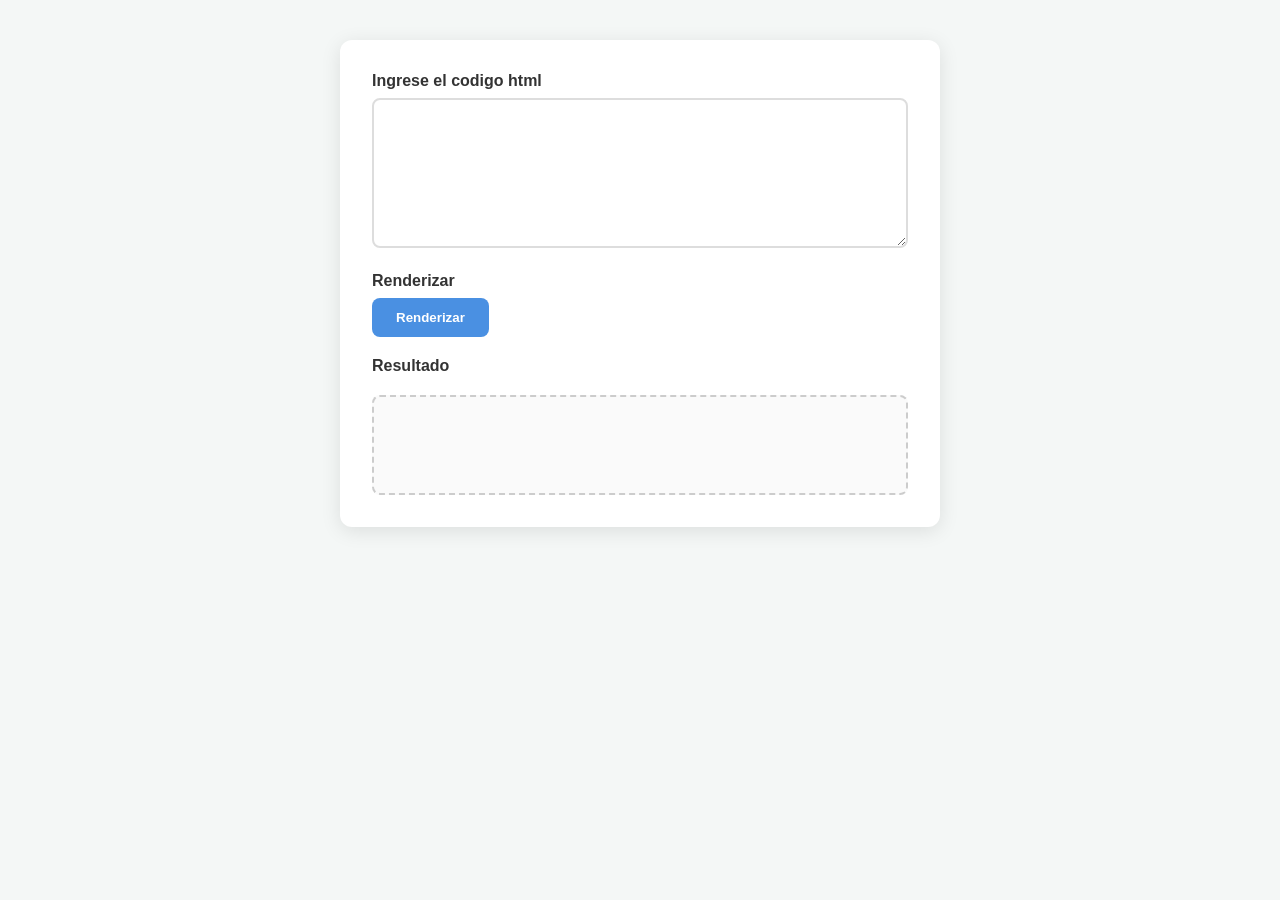
==== index.html @ bf72cd33 "test4" ====
<!DOCTYPE html>
<html lang="en">

<head>
    <meta charset="UTF-8">
    <meta name="viewport" content="width=device-width, initial-scale=1.0">
    <link rel="stylesheet" href="/style.css">
    <script src="/script.js" defer></script>
    <title>HTML Test</title>
</head>

<body>
    <section id="form">
        <article>
            <fieldset>
                <label for="code">Ingrese el codigo html</label>
                <textarea type="text" id="code"> </textarea>
            </fieldset>
            <fieldset>
                <label for="btnSend">Renderizar</label>
                <button id="btnSend">Renderizar</button>
            </fieldset>
        </article>
        <article>
            <label for="result">Resultado</label>
            <div id="result"></div>
        </article>
    </section>
</body>

</html>
---- style.css ----
/* Limpieza básica */
* {
    box-sizing: border-box;
        margin: 0;
            padding: 0;
                font-family: 'Segoe UI', sans-serif;
                }

                body {
                    background-color: #f4f7f6;
                        display: flex;
                            justify-content: center;
                                padding: 40px 20px;
                                }

                                #form {
                                    background: white;
                                        padding: 2rem;
                                            border-radius: 12px;
                                                box-shadow: 0 4px 20px rgba(0, 0, 0, 0.1);
                                                    width: 100%;
                                                        max-width: 600px;
                                                        }

                                                        fieldset {
                                                            border: none;
                                                                margin-bottom: 20px;
                                                                }

                                                                label {
                                                                    display: block;
                                                                        margin-bottom: 8px;
                                                                            font-weight: 600;
                                                                                color: #333;
                                                                                }

                                                                                textarea {
                                                                                    width: 100%;
                                                                                        height: 150px;
                                                                                            padding: 12px;
                                                                                                border: 2px solid #ddd;
                                                                                                    border-radius: 8px;
                                                                                                        resize: vertical;
                                                                                                            font-family: monospace;
                                                                                                                transition: border-color 0.3s;
                                                                                                                }

                                                                                                                textarea:focus {
                                                                                                                    outline: none;
                                                                                                                        border-color: #4a90e2;
                                                                                                                        }

                                                                                                                        button {
                                                                                                                            background-color: #4a90e2;
                                                                                                                                color: white;
                                                                                                                                    border: none;
                                                                                                                                        padding: 12px 24px;
                                                                                                                                            border-radius: 8px;
                                                                                                                                                cursor: pointer;
                                                                                                                                                    font-weight: bold;
                                                                                                                                                        transition: background 0.3s;
                                                                                                                                                        }

                                                                                                                                                        button:hover {
                                                                                                                                                            background-color: #357abd;
                                                                                                                                                            }

                                                                                                                                                            /* Área de resultados */
                                                                                                                                                            #result {
                                                                                                                                                                margin-top: 20px;
                                                                                                                                                                    padding: 15px;
                                                                                                                                                                        border: 2px dashed #ccc;
                                                                                                                                                                            border-radius: 8px;
                                                                                                                                                                                min-height: 100px;
                                                                                                                                                                                    background-color: #fafafa;
                                                                                                                                                                                    }
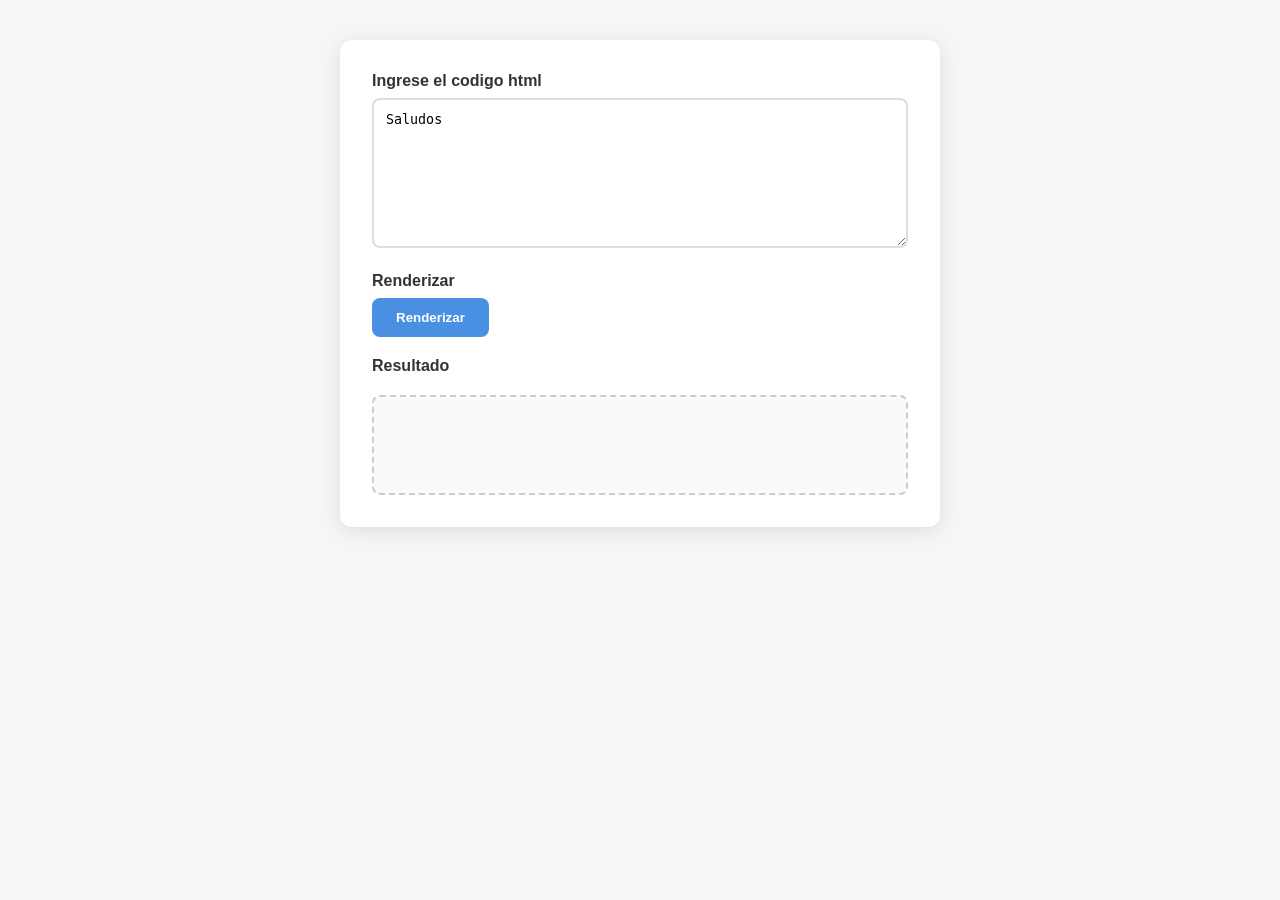
==== commit 91f78f4e: "style" ====
--- a/index.html
+++ b/index.html
@@ -4,8 +4,8 @@
 <head>
     <meta charset="UTF-8">
     <meta name="viewport" content="width=device-width, initial-scale=1.0">
-    <link rel="stylesheet" href="/style.css">
-    <script src="/script.js" defer></script>
+    <link rel="stylesheet" href="./style.css">
+    <script src="./script.js" defer></script>
     <title>HTML Test</title>
 </head>
 
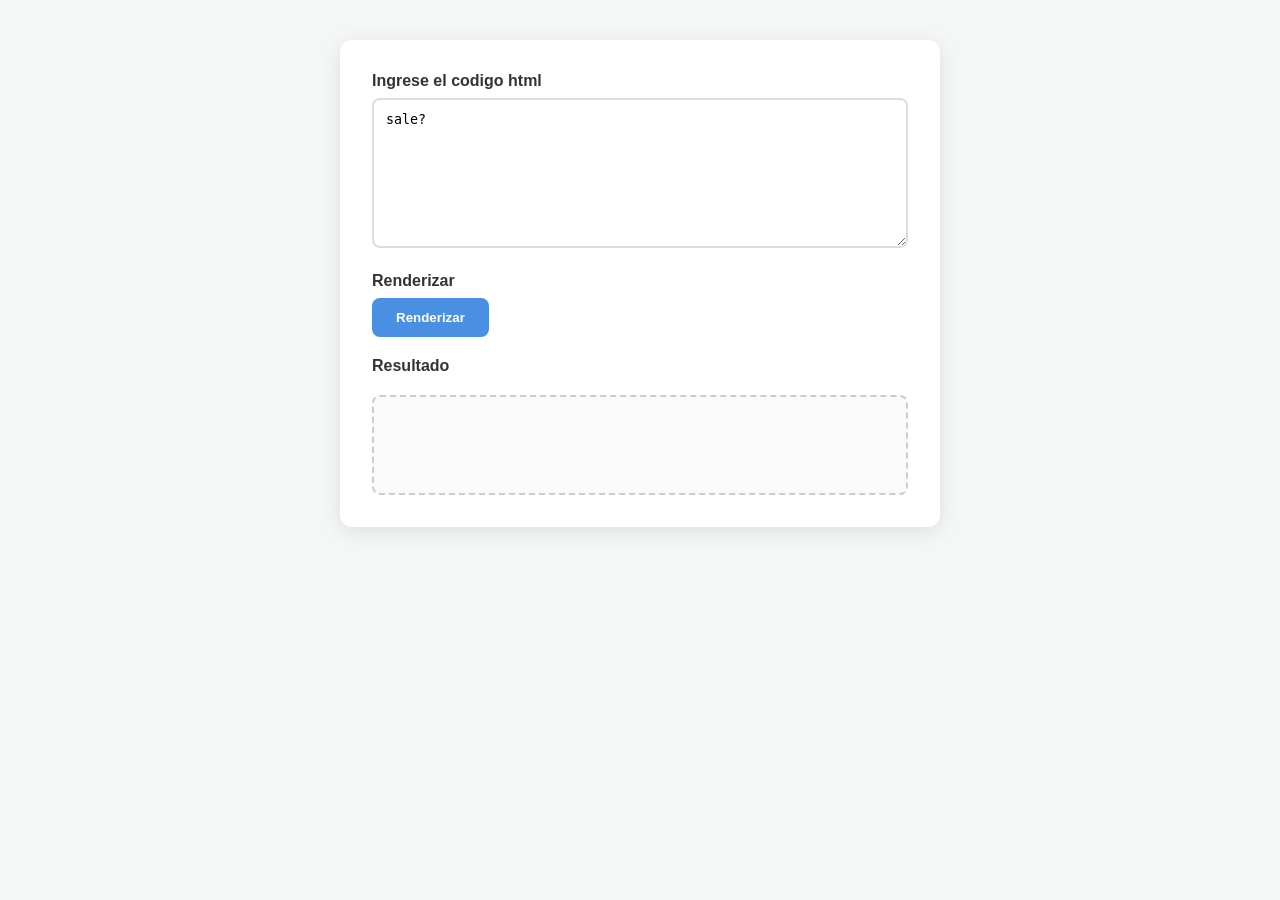
==== commit 44e9fc13: "sin puntos" ====
--- a/index.html
+++ b/index.html
@@ -4,8 +4,8 @@
 <head>
     <meta charset="UTF-8">
     <meta name="viewport" content="width=device-width, initial-scale=1.0">
-    <link rel="stylesheet" href="./style.css">
-    <script src="./script.js" defer></script>
+    <link rel="stylesheet" href="/style.css">
+    <script src="/script.js" defer></script>
     <title>HTML Test</title>
 </head>
 
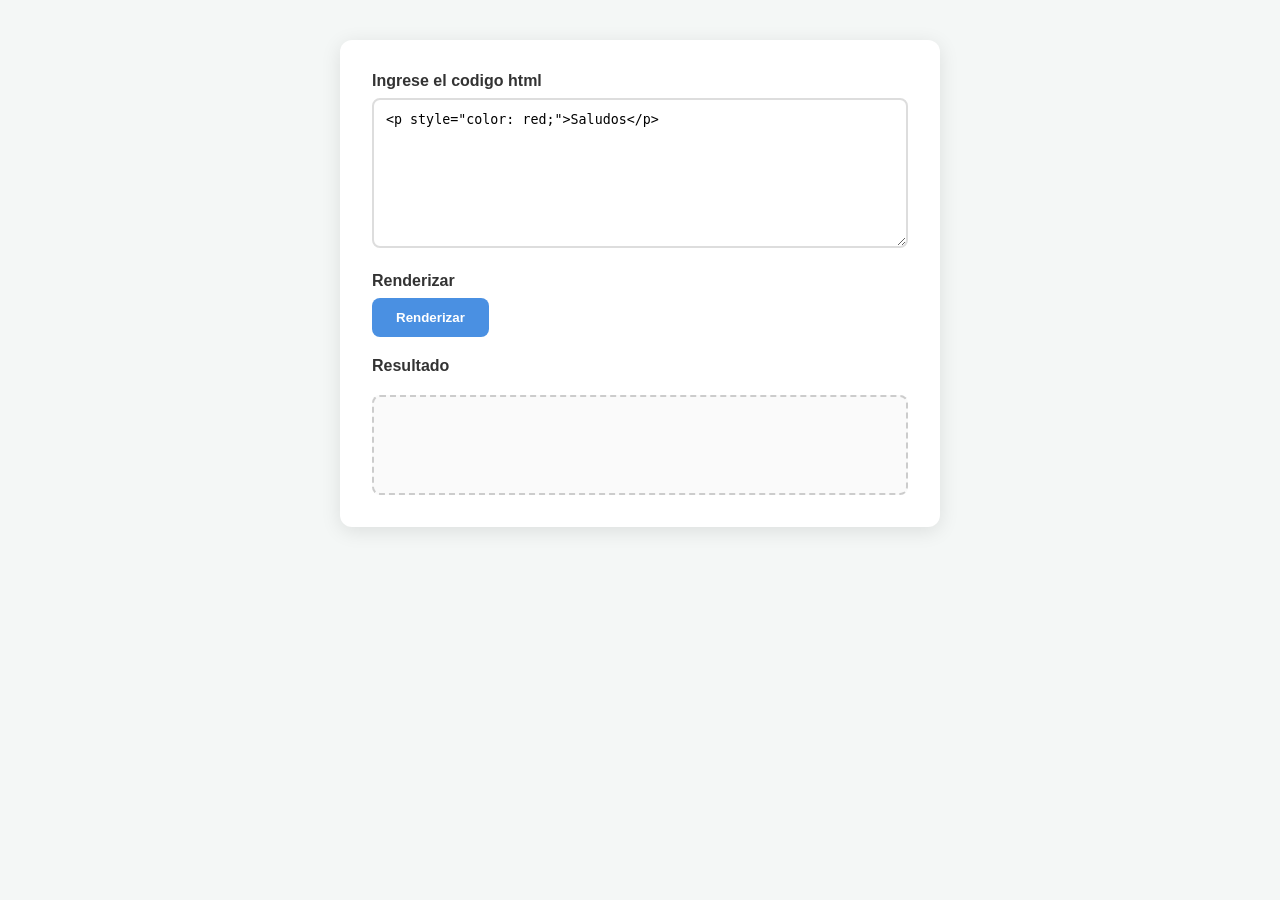
==== commit b331b040: "coding" ====
--- a/index.html
+++ b/index.html
@@ -4,8 +4,8 @@
 <head>
     <meta charset="UTF-8">
     <meta name="viewport" content="width=device-width, initial-scale=1.0">
-    <link rel="stylesheet" href="/style.css">
-    <script src="/script.js" defer></script>
+    <link rel="stylesheet" href="./style.css">
+    <script src="./script.js" defer></script>
     <title>HTML Test</title>
 </head>
 
--- a/style.css
+++ b/style.css
@@ -1,77 +1,76 @@
 /* Limpieza básica */
 * {
     box-sizing: border-box;
-        margin: 0;
-            padding: 0;
-                font-family: 'Segoe UI', sans-serif;
-                }
+    margin: 0;
+    padding: 0;
+    font-family: 'Segoe UI', sans-serif;
+}
 
-                body {
-                    background-color: #f4f7f6;
-                        display: flex;
-                            justify-content: center;
-                                padding: 40px 20px;
-                                }
+body {
+    background-color: #f4f7f6;
+    display: flex;
+    justify-content: center;
+    padding: 40px 20px;
+}
 
-                                #form {
-                                    background: white;
-                                        padding: 2rem;
-                                            border-radius: 12px;
-                                                box-shadow: 0 4px 20px rgba(0, 0, 0, 0.1);
-                                                    width: 100%;
-                                                        max-width: 600px;
-                                                        }
+#form {
+    background: white;
+    padding: 2rem;
+    border-radius: 12px;
+    box-shadow: 0 4px 20px rgba(0, 0, 0, 0.1);
+    width: 100%;
+    max-width: 600px;
+}
 
-                                                        fieldset {
-                                                            border: none;
-                                                                margin-bottom: 20px;
-                                                                }
+fieldset {
+    border: none;
+    margin-bottom: 20px;
+}
 
-                                                                label {
-                                                                    display: block;
-                                                                        margin-bottom: 8px;
-                                                                            font-weight: 600;
-                                                                                color: #333;
-                                                                                }
+label {
+    display: block;
+    margin-bottom: 8px;
+    font-weight: 600;
+    color: #333;
+}
 
-                                                                                textarea {
-                                                                                    width: 100%;
-                                                                                        height: 150px;
-                                                                                            padding: 12px;
-                                                                                                border: 2px solid #ddd;
-                                                                                                    border-radius: 8px;
-                                                                                                        resize: vertical;
-                                                                                                            font-family: monospace;
-                                                                                                                transition: border-color 0.3s;
-                                                                                                                }
+textarea {
+    width: 100%;
+    height: 150px;
+    padding: 12px;
+    border: 2px solid #ddd;
+    border-radius: 8px;
+    resize: vertical;
+    font-family: monospace;
+    transition: border-color 0.3s;
+}
 
-                                                                                                                textarea:focus {
-                                                                                                                    outline: none;
-                                                                                                                        border-color: #4a90e2;
-                                                                                                                        }
+textarea:focus {
+    outline: none;
+    border-color: #4a90e2;
+}
 
-                                                                                                                        button {
-                                                                                                                            background-color: #4a90e2;
-                                                                                                                                color: white;
-                                                                                                                                    border: none;
-                                                                                                                                        padding: 12px 24px;
-                                                                                                                                            border-radius: 8px;
-                                                                                                                                                cursor: pointer;
-                                                                                                                                                    font-weight: bold;
-                                                                                                                                                        transition: background 0.3s;
-                                                                                                                                                        }
+button {
+    background-color: #4a90e2;
+    color: white;
+    border: none;
+    padding: 12px 24px;
+    border-radius: 8px;
+    cursor: pointer;
+    font-weight: bold;
+    transition: background 0.3s;
+}
 
-                                                                                                                                                        button:hover {
-                                                                                                                                                            background-color: #357abd;
-                                                                                                                                                            }
+button:hover {
+    background-color: #357abd;
+}
 
-                                                                                                                                                            /* Área de resultados */
-                                                                                                                                                            #result {
-                                                                                                                                                                margin-top: 20px;
-                                                                                                                                                                    padding: 15px;
-                                                                                                                                                                        border: 2px dashed #ccc;
-                                                                                                                                                                            border-radius: 8px;
-                                                                                                                                                                                min-height: 100px;
-                                                                                                                                                                                    background-color: #fafafa;
-                                                                                                                                                                                    }
-                                                                                                                                                                                    +/* Área de resultados */
+#result {
+    margin-top: 20px;
+    padding: 15px;
+    border: 2px dashed #ccc;
+    border-radius: 8px;
+    min-height: 100px;
+    background-color: #fafafa;
+}
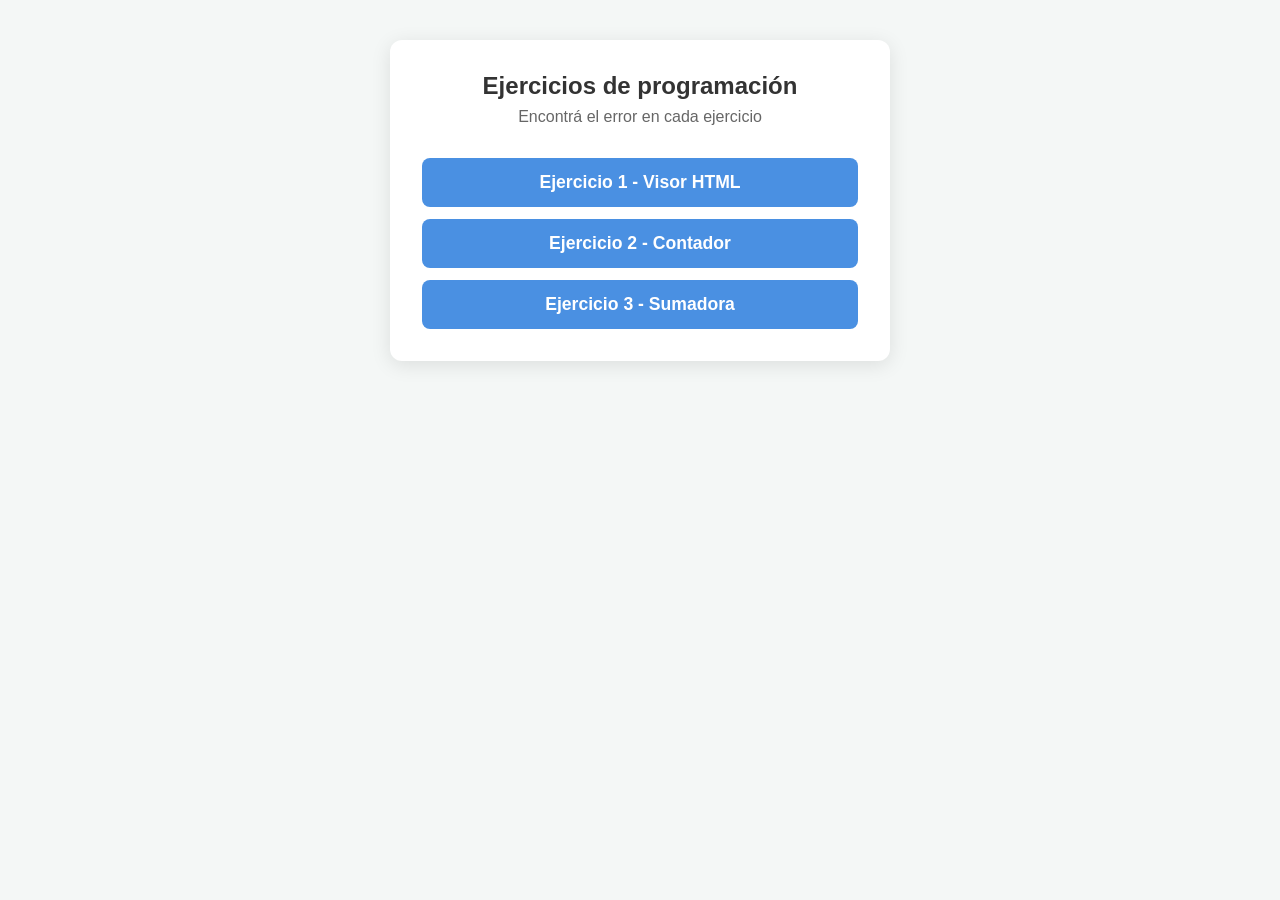
==== commit dc570d27: "index" ====
--- a/index.html
+++ b/index.html
@@ -1,31 +1,23 @@
 <!DOCTYPE html>
-<html lang="en">
+<html lang="es">
 
 <head>
     <meta charset="UTF-8">
     <meta name="viewport" content="width=device-width, initial-scale=1.0">
     <link rel="stylesheet" href="./style.css">
-    <script src="./script.js" defer></script>
-    <title>HTML Test</title>
+    <title>Ejercicios HTML</title>
 </head>
 
 <body>
-    <section id="form">
-        <article>
-            <fieldset>
-                <label for="code">Ingrese el codigo html</label>
-                <textarea type="text" id="code"> </textarea>
-            </fieldset>
-            <fieldset>
-                <label for="btnSend">Renderizar</label>
-                <button id="btnSend">Renderizar</button>
-            </fieldset>
-        </article>
-        <article>
-            <label for="result">Resultado</label>
-            <div id="result"></div>
-        </article>
+    <section id="app">
+        <h1>Ejercicios de programación</h1>
+        <p>Encontrá el error en cada ejercicio</p>
+        <nav>
+            <a href="./ejercicio1.html">Ejercicio 1 - Visor HTML</a>
+            <a href="./ejercicio2.html">Ejercicio 2 - Contador</a>
+            <a href="./ejercicio3.html">Ejercicio 3 - Sumadora</a>
+        </nav>
     </section>
 </body>
 
-</html>+</html>
--- a/style.css
+++ b/style.css
@@ -1,4 +1,3 @@
-/* Limpieza básica */
 * {
     box-sizing: border-box;
     margin: 0;
@@ -13,64 +12,44 @@
     padding: 40px 20px;
 }
 
-#form {
+#app {
     background: white;
     padding: 2rem;
     border-radius: 12px;
     box-shadow: 0 4px 20px rgba(0, 0, 0, 0.1);
+    text-align: center;
     width: 100%;
-    max-width: 600px;
+    max-width: 500px;
 }
 
-fieldset {
-    border: none;
-    margin-bottom: 20px;
-}
-
-label {
-    display: block;
-    margin-bottom: 8px;
-    font-weight: 600;
+h1 {
+    margin-bottom: 0.5rem;
     color: #333;
 }
 
-textarea {
-    width: 100%;
-    height: 150px;
-    padding: 12px;
-    border: 2px solid #ddd;
-    border-radius: 8px;
-    resize: vertical;
-    font-family: monospace;
-    transition: border-color 0.3s;
+p {
+    color: #666;
+    margin-bottom: 2rem;
 }
 
-textarea:focus {
-    outline: none;
-    border-color: #4a90e2;
+nav {
+    display: flex;
+    flex-direction: column;
+    gap: 12px;
 }
 
-button {
+nav a {
+    display: block;
     background-color: #4a90e2;
     color: white;
-    border: none;
-    padding: 12px 24px;
+    text-decoration: none;
+    padding: 14px 24px;
     border-radius: 8px;
-    cursor: pointer;
     font-weight: bold;
+    font-size: 1.1rem;
     transition: background 0.3s;
 }
 
-button:hover {
+nav a:hover {
     background-color: #357abd;
 }
-
-/* Área de resultados */
-#result {
-    margin-top: 20px;
-    padding: 15px;
-    border: 2px dashed #ccc;
-    border-radius: 8px;
-    min-height: 100px;
-    background-color: #fafafa;
-}
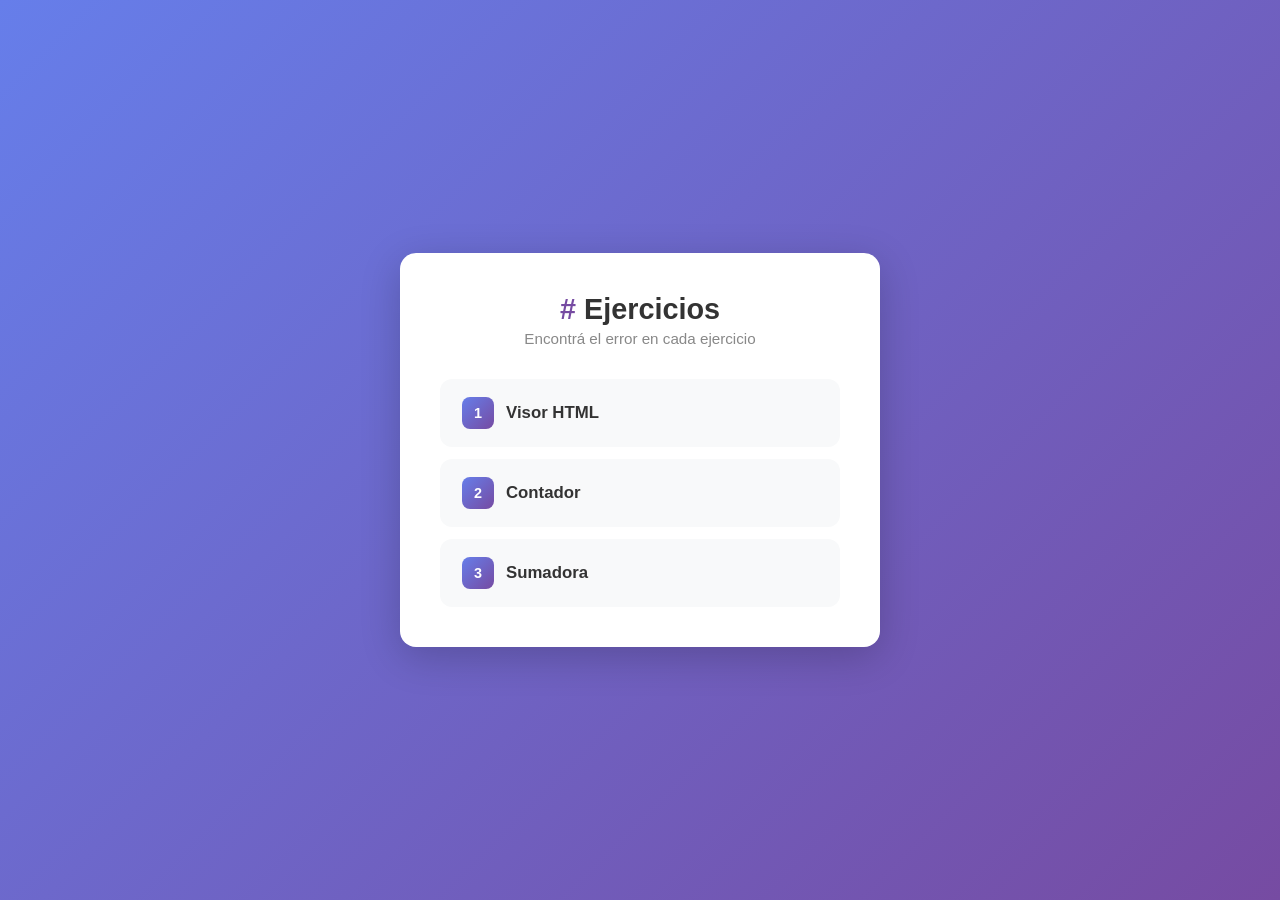
==== commit b4a55924: "adding some styles" ====
--- a/index.html
+++ b/index.html
@@ -10,12 +10,21 @@
 
 <body>
     <section id="app">
-        <h1>Ejercicios de programación</h1>
-        <p>Encontrá el error en cada ejercicio</p>
+        <h1><span>#</span> Ejercicios</h1>
+        <p class="subtitle">Encontrá el error en cada ejercicio</p>
         <nav>
-            <a href="./ejercicio1.html">Ejercicio 1 - Visor HTML</a>
-            <a href="./ejercicio2.html">Ejercicio 2 - Contador</a>
-            <a href="./ejercicio3.html">Ejercicio 3 - Sumadora</a>
+            <a href="./ejercicio1.html">
+                <span class="num">1</span>
+                <span>Visor HTML </span>
+            </a>
+            <a href="./ejercicio2.html">
+                <span class="num">2</span>
+                <span>Contador </span>
+            </a>
+            <a href="./ejercicio3.html">
+                <span class="num">3</span>
+                <span>Sumadora</span>
+            </a>
         </nav>
     </section>
 </body>
--- a/style.css
+++ b/style.css
@@ -6,30 +6,38 @@
 }
 
 body {
-    background-color: #f4f7f6;
+    min-height: 100vh;
     display: flex;
     justify-content: center;
-    padding: 40px 20px;
+    align-items: center;
+    padding: 20px;
+    background: linear-gradient(135deg, #667eea 0%, #764ba2 100%);
 }
 
 #app {
     background: white;
-    padding: 2rem;
-    border-radius: 12px;
-    box-shadow: 0 4px 20px rgba(0, 0, 0, 0.1);
+    padding: 2.5rem;
+    border-radius: 16px;
+    box-shadow: 0 10px 40px rgba(0, 0, 0, 0.2);
     text-align: center;
     width: 100%;
-    max-width: 500px;
+    max-width: 480px;
 }
 
 h1 {
-    margin-bottom: 0.5rem;
+    font-size: 1.8rem;
     color: #333;
+    margin-bottom: 0.3rem;
 }
 
-p {
-    color: #666;
+h1 span {
+    color: #764ba2;
+}
+
+.subtitle {
+    color: #888;
     margin-bottom: 2rem;
+    font-size: 0.95rem;
 }
 
 nav {
@@ -39,17 +47,42 @@
 }
 
 nav a {
-    display: block;
-    background-color: #4a90e2;
-    color: white;
+    display: flex;
+    align-items: center;
+    gap: 12px;
+    background: #f8f9fa;
+    color: #333;
     text-decoration: none;
-    padding: 14px 24px;
-    border-radius: 8px;
-    font-weight: bold;
-    font-size: 1.1rem;
-    transition: background 0.3s;
+    padding: 16px 20px;
+    border-radius: 12px;
+    font-weight: 600;
+    font-size: 1.05rem;
+    border: 2px solid transparent;
+    transition: all 0.3s ease;
 }
 
 nav a:hover {
-    background-color: #357abd;
+    border-color: #764ba2;
+    background: #f3f0ff;
+    transform: translateX(6px);
 }
+
+nav a .num {
+    display: inline-flex;
+    justify-content: center;
+    align-items: center;
+    width: 32px;
+    height: 32px;
+    background: linear-gradient(135deg, #667eea, #764ba2);
+    color: white;
+    border-radius: 8px;
+    font-size: 0.9rem;
+    font-weight: 700;
+    flex-shrink: 0;
+}
+
+nav a .desc {
+    font-size: 0.8rem;
+    color: #999;
+    font-weight: 400;
+}
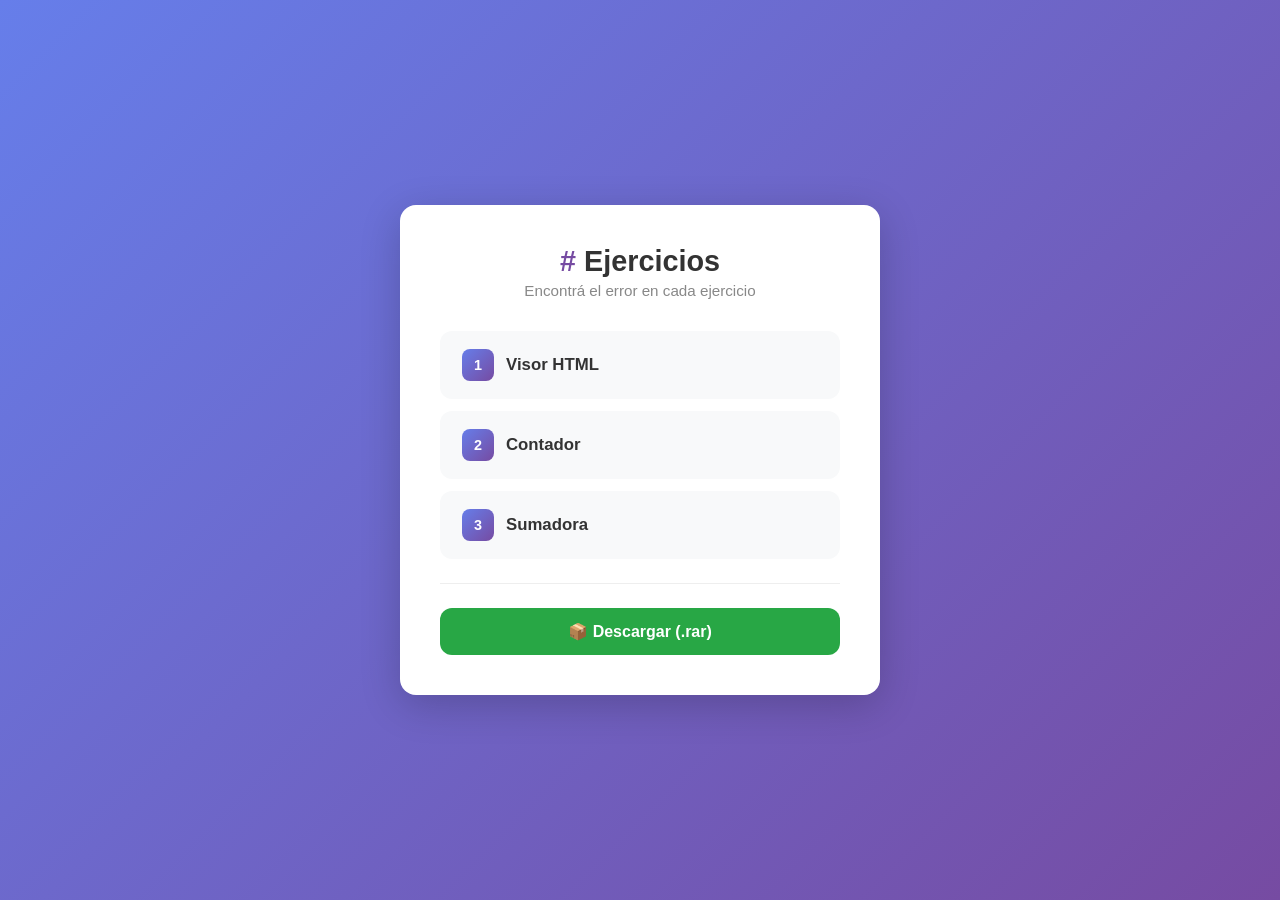
==== commit af6d7c62: "file" ====
--- a/index.html
+++ b/index.html
@@ -26,7 +26,18 @@
                 <span>Sumadora</span>
             </a>
         </nav>
+        <section id="files">
+            <button id="btnFiles">&#128230; Descargar (.rar)</button>
+        </section>
     </section>
+    <script>
+        document.getElementById("btnFiles").addEventListener("click", () => {
+            const a = document.createElement("a")
+            a.href = "./htmlTest.rar"
+            a.download = "htmlTest.rar"
+            a.click()
+        })
+    </script>
 </body>
 
-</html>
+</html>
--- a/style.css
+++ b/style.css
@@ -86,3 +86,27 @@
     color: #999;
     font-weight: 400;
 }
+
+#files {
+    margin-top: 1.5rem;
+    padding-top: 1.5rem;
+    border-top: 1px solid #eee;
+}
+
+#btnFiles {
+    width: 100%;
+    background: #28a745;
+    color: white;
+    border: none;
+    padding: 14px 24px;
+    border-radius: 12px;
+    cursor: pointer;
+    font-weight: bold;
+    font-size: 1rem;
+    transition: background 0.3s, transform 0.2s;
+}
+
+#btnFiles:hover {
+    background: #218838;
+    transform: translateY(-2px);
+}
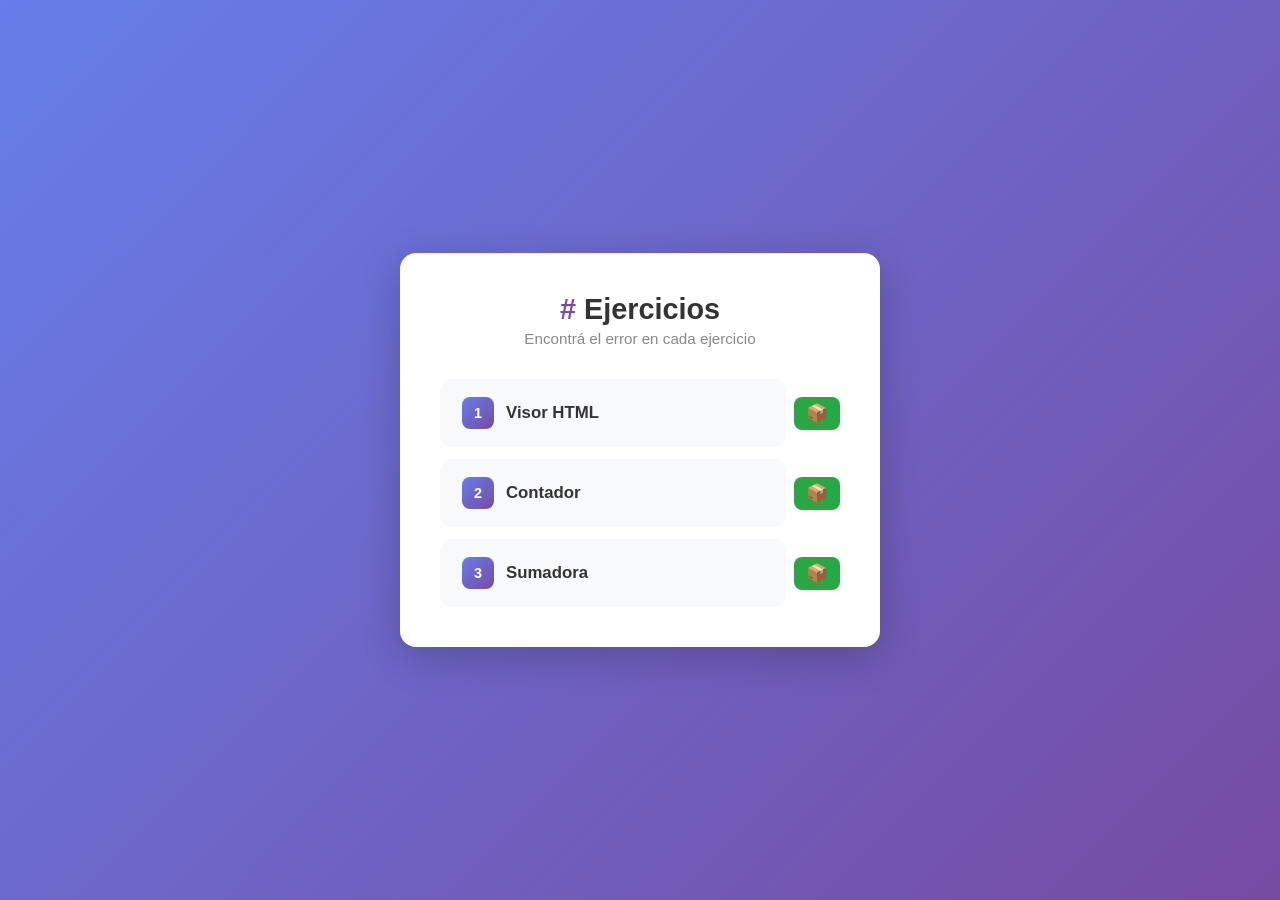
==== commit 7968f009: "archivos" ====
--- a/index.html
+++ b/index.html
@@ -13,29 +13,38 @@
         <h1><span>#</span> Ejercicios</h1>
         <p class="subtitle">Encontrá el error en cada ejercicio</p>
         <nav>
-            <a href="./ejercicio1.html">
-                <span class="num">1</span>
-                <span>Visor HTML </span>
-            </a>
-            <a href="./ejercicio2.html">
-                <span class="num">2</span>
-                <span>Contador </span>
-            </a>
-            <a href="./ejercicio3.html">
-                <span class="num">3</span>
-                <span>Sumadora</span>
-            </a>
+            <div class="nav-item">
+                <a href="./ejercicio1/">
+                    <span class="num">1</span>
+                    <span>Visor HTML</span>
+                </a>
+                <button class="download-btn" data-rar="ejercicio1.rar" title="Descargar RAR">&#128230;</button>
+            </div>
+            <div class="nav-item">
+                <a href="./ejercicio2/">
+                    <span class="num">2</span>
+                    <span>Contador</span>
+                </a>
+                <button class="download-btn" data-rar="ejercicio2.rar" title="Descargar RAR">&#128230;</button>
+            </div>
+            <div class="nav-item">
+                <a href="./ejercicio3/">
+                    <span class="num">3</span>
+                    <span>Sumadora</span>
+                </a>
+                <button class="download-btn" data-rar="ejercicio3.rar" title="Descargar RAR">&#128230;</button>
+            </div>
         </nav>
-        <section id="files">
-            <button id="btnFiles">&#128230; Descargar (.rar)</button>
-        </section>
     </section>
+
     <script>
-        document.getElementById("btnFiles").addEventListener("click", () => {
-            const a = document.createElement("a")
-            a.href = "./htmlTest.rar"
-            a.download = "htmlTest.rar"
-            a.click()
+        document.querySelectorAll(".download-btn").forEach(btn => {
+            btn.addEventListener("click", () => {
+                const a = document.createElement("a")
+                a.href = "./" + btn.dataset.rar
+                a.download = btn.dataset.rar
+                a.click()
+            })
         })
     </script>
 </body>
--- a/style.css
+++ b/style.css
@@ -87,6 +87,33 @@
     font-weight: 400;
 }
 
+.nav-item {
+    display: flex;
+    align-items: center;
+    gap: 8px;
+}
+
+.nav-item a {
+    flex: 1;
+}
+
+.download-btn {
+    background: #28a745;
+    color: white;
+    border: none;
+    padding: 8px 12px;
+    border-radius: 8px;
+    cursor: pointer;
+    font-size: 1.1rem;
+    transition: background 0.3s, transform 0.2s;
+    line-height: 1;
+}
+
+.download-btn:hover {
+    background: #218838;
+    transform: scale(1.1);
+}
+
 #files {
     margin-top: 1.5rem;
     padding-top: 1.5rem;
